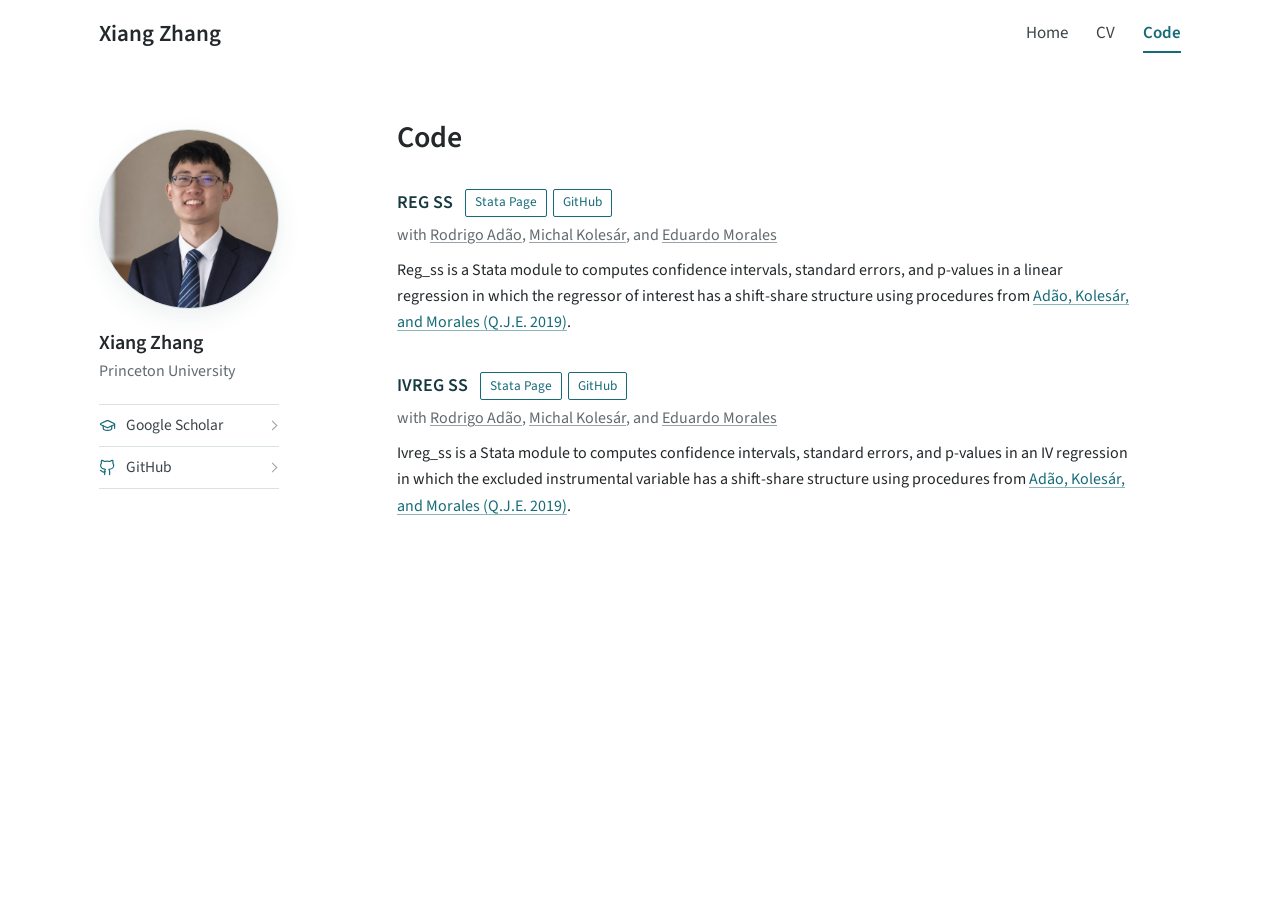
==== code.html @ 3b0a8d7b "revise" ====
<!DOCTYPE html>
<html lang="en">
<head>
  <meta charset="UTF-8" />
  <meta name="viewport" content="width=device-width, initial-scale=1.0" />

  <title>Code | Xiang Zhang, Princeton Economics</title>
  <meta name="description" content="Stata code by Xiang Zhang, a Princeton economics PhD candidate, for shift-share regression and instrumental-variable inference.">
  <meta name="author" content="Xiang Zhang">
  <meta name="robots" content="index,follow">
  <link rel="canonical" href="https://xiangzhang-econ.github.io/code.html">
  <link rel="author" href="https://xiangzhang-econ.github.io/">

  <link rel="preconnect" href="https://fonts.googleapis.com">
  <link rel="preconnect" href="https://fonts.gstatic.com" crossorigin>
  <link
    href="https://fonts.googleapis.com/css2?family=Lato:wght@300;400;700;900&family=Source+Sans+Pro:ital,wght@0,300;0,400;0,500;0,600;0,700;1,400;1,500;1,600&display=swap"
    rel="stylesheet"
  >

  <link rel="stylesheet" href="style.css?v=20260911-7" />
</head>

<body class="home-page code-page">

  <header class="topbar">
    <a class="site-name" href="index.html">Xiang Zhang</a>

    <nav class="nav-links">
      <a href="index.html">Home</a>
      <a href="CV_Xiang.pdf">CV</a>
      <a href="code.html" class="active-white">Code</a>
    </nav>
  </header>

  <main class="home-content">
    <div class="home-wrapper">

      <aside class="photo-column">
        <div class="profile-photo-frame">
          <img class="profile-photo" src="Profile_web.jpg" alt="Xiang Zhang">
        </div>
        <p class="profile-name">Xiang Zhang</p>
        <p class="profile-affiliation">Princeton University</p>
        <div class="profile-links">
          <a href="https://scholar.google.com/citations?user=P07Qfs0AAAAJ&amp;hl=en" target="_blank" rel="me noopener">
            <svg class="profile-link-icon" viewBox="0 0 24 24" fill="none" stroke="currentColor" stroke-width="1.7" stroke-linecap="round" stroke-linejoin="round" aria-hidden="true" focusable="false">
              <path d="M21.42 10.92a1 1 0 0 0-.02-1.84l-8.57-3.9a2 2 0 0 0-1.66 0L2.6 9.08a1 1 0 0 0 0 1.84l8.58 3.9a2 2 0 0 0 1.66 0z"/>
              <path d="M22 10v6"/>
              <path d="M6 12.5V16a6 3 0 0 0 12 0v-3.5"/>
            </svg>
            <span>Google Scholar</span>
          </a>
          <a href="https://github.com/xiangzhang-econ" target="_blank" rel="me noopener">
            <svg class="profile-link-icon" viewBox="0 0 24 24" fill="none" stroke="currentColor" stroke-width="1.7" stroke-linecap="round" stroke-linejoin="round" aria-hidden="true" focusable="false">
              <path d="M15 22v-4a4.8 4.8 0 0 0-1-3.5c3.28 0 6.72-2 6.72-5.5A4.8 4.8 0 0 0 19.5 5.7 4.46 4.46 0 0 0 19.38 2S18.42 1.7 15 3.48a13.38 13.38 0 0 0-7 0C4.58 1.7 3.62 2 3.62 2a4.46 4.46 0 0 0-.12 3.7A4.8 4.8 0 0 0 2.28 9c0 3.5 3.44 5.5 6.72 5.5A4.8 4.8 0 0 0 8 18v4"/>
              <path d="M9 18c-4.51 2-5-2-7-2"/>
            </svg>
            <span>GitHub</span>
          </a>
        </div>
      </aside>

      <div class="bio-column code-main">
        <h1 class="interior-page-title">Code</h1>

        <div class="code-list">

          <article class="code-item">
            <div class="code-heading-row">
              <h2>REG SS</h2>
              <div class="code-actions">
                <a class="code-action-link" href="https://ideas.repec.org/c/boc/bocode/s458758.html" target="_blank" rel="noopener">Stata Page</a>
                <a class="code-action-link" href="https://github.com/xiangzhang-econ/ShiftShareSEStata" target="_blank" rel="noopener">GitHub</a>
              </div>
            </div>

            <p class="code-authors">
              with <a class="coauthor-link" href="https://sites.google.com/site/rradao/" target="_blank" rel="noopener">Rodrigo Ad&atilde;o</a>,
              <a class="coauthor-link" href="https://www.princeton.edu/~mkolesar/" target="_blank" rel="noopener">Michal Koles&aacute;r</a>,
              and <a class="coauthor-link" href="https://sites.google.com/site/edumoralescasado/" target="_blank" rel="noopener">Eduardo Morales</a>
            </p>

            <p class="code-description">
              Reg_ss is a Stata module to computes confidence intervals, standard errors,
              and p-values in a linear regression in which the regressor of interest
              has a shift-share structure using procedures from
              <a href="https://academic.oup.com/qje/article/134/4/1949/5550766" target="_blank" rel="noopener">Ad&atilde;o, Koles&aacute;r, and Morales (Q.J.E. 2019)</a>.
            </p>
          </article>

          <article class="code-item">
            <div class="code-heading-row">
              <h2>IVREG SS</h2>
              <div class="code-actions">
                <a class="code-action-link" href="https://ideas.repec.org/c/boc/bocode/s458759.html" target="_blank" rel="noopener">Stata Page</a>
                <a class="code-action-link" href="https://github.com/xiangzhang-econ/ShiftShareSEStata" target="_blank" rel="noopener">GitHub</a>
              </div>
            </div>

            <p class="code-authors">
              with <a class="coauthor-link" href="https://sites.google.com/site/rradao/" target="_blank" rel="noopener">Rodrigo Ad&atilde;o</a>,
              <a class="coauthor-link" href="https://www.princeton.edu/~mkolesar/" target="_blank" rel="noopener">Michal Koles&aacute;r</a>,
              and <a class="coauthor-link" href="https://sites.google.com/site/edumoralescasado/" target="_blank" rel="noopener">Eduardo Morales</a>
            </p>

            <p class="code-description">
              Ivreg_ss is a Stata module to computes confidence intervals, standard
              errors, and p-values in an IV regression in which the excluded
              instrumental variable has a shift-share structure using procedures from
              <a href="https://academic.oup.com/qje/article/134/4/1949/5550766" target="_blank" rel="noopener">Ad&atilde;o, Koles&aacute;r, and Morales (Q.J.E. 2019)</a>.
            </p>
          </article>
        </div>

      </div>
    </div>
  </main>

</body>
</html>
---- style.css ----
/* =========================================================
   Global controls
   ========================================================= */

:root {
  --topbar-height: 62px;

  --home-hero-height: 260px;
  --research-hero-height: 180px;
  --title-photo-width: 1120px;

  --home-content-width: 1130px;
  --research-content-width: 980px;
  --code-content-width: 980px;
  --research-side-margin: 240px;

  --dark-navbar: #1f1f1f;
  --link-blue: #176b78;
  --heading-blue: #176b78;

  --home-paper: #fff;
  --home-ink: #23282b;
  --home-muted: #626a6e;
  --home-accent: #176b78;
  --home-accent-hover: #0e4f59;
  --home-line: #d8e2e4;
  --paper-title: #173a40;
}

/* =========================================================
   General
   ========================================================= */

* {
  box-sizing: border-box;
}

html,
body {
  margin: 0;
  padding: 0;
}

body {
  font-family: "Lato", Arial, sans-serif;
  color: var(--home-ink);
  background: #fff;
  font-size: 18px;
  line-height: 1.65;
}

a {
  color: var(--link-blue);
  text-decoration: underline;
}

a:hover {
  color: var(--home-accent-hover);
}

/* =========================================================
   Top navigation bar
   ========================================================= */

.topbar {
  height: var(--topbar-height);
  background: #fff;
  color: var(--home-ink);

  display: flex;
  align-items: center;
  justify-content: space-between;

  padding: 0 24px;
}

.topbar-transparent {
  position: absolute;
  top: 0;
  left: 0;
  width: 100%;
  background: #fff;
  z-index: 20;
}

.site-name {
  color: var(--home-ink);
  font-size: 22px;
  font-weight: 300;
  text-decoration: none;
}

.nav-links {
  display: flex;
  align-items: center;
  gap: 30px;
}

.nav-links a {
  color: #3c4448;
  text-decoration: none;
  font-size: 17px;
  font-weight: 300;
}

.nav-links a.active {
  color: var(--home-accent);
}

.nav-links a.active-white {
  color: var(--home-accent);
  font-weight: 400;
}

.nav-links a:hover {
  color: var(--home-accent-hover);
}

/* =========================================================
   Home page hero
   Image is set directly in index.html
   ========================================================= */

.hero {
  height: var(--home-hero-height);

  background-size: cover;
  background-position: center 50%;

  display: flex;
  justify-content: center;
  align-items: center;
}

.hero h1 {
  margin: 0;
  color: white;
  font-weight: 300;
  font-size: 66px;
  letter-spacing: 2px;
}

/* =========================================================
   Home page content
   ========================================================= */

.home-page {
  font-family: "Source Sans Pro", Arial, sans-serif;
  color: var(--home-ink);
  background: var(--home-paper);
}

.home-page .topbar {
  height: 68px;
  padding-right: max(24px, calc((100vw - var(--home-content-width)) / 2 + 24px));
  padding-left: max(24px, calc((100vw - var(--home-content-width)) / 2 + 24px));
  background: var(--home-paper);
}

.home-page .site-name {
  color: var(--home-ink);
  font-size: 23px;
  font-weight: 600;
}

.home-page .nav-links {
  gap: 28px;
}

.home-page .nav-links a {
  padding: 4px 0 3px;
  border-bottom: 2px solid transparent;
  color: #3c4448;
  font-size: 17px;
  font-weight: 400;
}

.home-page .nav-links a.active-white {
  border-bottom-color: var(--home-accent);
  color: var(--home-accent);
  font-weight: 600;
}

.home-page .nav-links a:hover {
  color: var(--home-accent-hover);
}

.home-content {
  font-family: "Source Sans Pro", Arial, sans-serif;
  font-weight: 400;
  color: var(--home-ink);
  background: var(--home-paper);
  min-height: calc(100vh - 68px);

  padding-top: 56px;
  padding-bottom: 80px;
}

.home-wrapper {
  max-width: var(--home-content-width);
  margin: 0 auto;

  display: grid;
  grid-template-columns: 230px minmax(0, 1fr);
  column-gap: 68px;
  align-items: start;

  padding: 0 24px;
}

.photo-column {
  width: 100%;
  padding-top: 5px;
  position: sticky;
  top: 24px;
}

.profile-photo-frame {
  width: 180px;
  aspect-ratio: 1;
  border-radius: 50%;
  border: 1px solid var(--home-line);
  background: #f2f6f7;
  box-shadow: 0 8px 24px rgba(23, 69, 76, 0.08);
  overflow: hidden;
}

.profile-photo {
  width: 100%;
  height: 100%;
  display: block;
  object-fit: cover;
  object-position: 37% 10%;
  transform: scale(1.15);
  transform-origin: center;
}

.profile-name {
  margin: 22px 0 4px 0;
  color: var(--home-ink);
  font-size: 20px;
  font-weight: 600;
  line-height: 1.25;
}

.profile-role,
.profile-affiliation {
  margin: 0 0 4px 0;
  color: var(--home-muted);
  font-size: 16px;
  font-weight: 400;
  line-height: 1.4;
}

.profile-links {
  width: 180px;
  margin: 22px 0 0 0;
  border-top: 1px solid var(--home-line);
  color: var(--home-muted);
  font-size: 15.5px;
  line-height: 1.35;
}

.profile-links a {
  display: flex;
  align-items: center;
  gap: 10px;
  width: 100%;
  min-height: 42px;
  margin: 0;
  border-bottom: 1px solid var(--home-line);
  color: #3c4448;
  text-decoration: none;
  white-space: nowrap;
  transition: color 150ms ease, background-color 150ms ease;
}

.profile-links a::after {
  width: 6px;
  height: 6px;
  margin-right: 3px;
  border-top: 1px solid currentColor;
  border-right: 1px solid currentColor;
  content: "";
  opacity: 0.5;
  transform: rotate(45deg);
}

.profile-links a span {
  flex: 1;
}

.profile-link-icon {
  width: 17px;
  height: 17px;
  flex: 0 0 17px;
  color: var(--home-accent);
}

.profile-links a:hover {
  color: var(--home-accent-hover);
  background: #f7fafb;
}

.bio-column {
  max-width: 780px;
  padding-top: 0;
}

.bio-column h2 {
  margin: 0 0 22px 0;
  color: var(--home-ink);
  font-size: 30px;
  font-weight: 600;
  line-height: 1.25;
}

.bio-column h3 {
  margin: 34px 0 10px 0;
  color: #111;
  font-size: 13px;
  font-weight: 600;
  letter-spacing: 0.8px;
}

.bio-column > p {
  margin: 0 0 16px 0;
  font-size: 18px;
  font-weight: 400;
  line-height: 1.55;
}

.bio-column > p a,
.contact-block a {
  color: var(--home-accent);
  text-decoration-color: #8ab5bc;
  text-decoration-thickness: 1px;
  text-underline-offset: 3px;
}

.bio-column > p a:hover,
.contact-block a:hover {
  color: var(--home-accent-hover);
  text-decoration-color: var(--home-accent-hover);
}

.research-summary {
  text-align: justify;
  text-align-last: left;
}

.contact-block {
  margin-top: 22px;
}

.contact-block h3 {
  margin-top: 46px;
  margin-bottom: 8px;
}

.contact-block p {
  margin-bottom: 6px;
  line-height: 1.5;
}

.home-research {
  margin-top: 36px;
  font-weight: 300;
  scroll-margin-top: 24px;
}

.quick-links a {
  margin-right: 4px;
}

.home-page a:focus-visible {
  outline: 2px solid var(--home-accent);
  outline-offset: 4px;
}

/* =========================================================
   Research page hero
   Image is set directly in research.html
   ========================================================= */

.research-hero {
  height: var(--research-hero-height);

  background-size: cover;
  background-position: center center;

  display: flex;
  justify-content: center;
  align-items: center;
}

.research-hero h1 {
  margin: 0;
  color: white;
  font-weight: 300;
  font-size: 66px;
  letter-spacing: 2px;
}

/* =========================================================
   Research page content
   ========================================================= */

.research-content {
  font-family: "Source Sans Pro", Arial, sans-serif;
  font-weight: 300;
  color: var(--home-ink);
  background: white;
  padding-top: 52px;
  padding-bottom: 100px;
  min-height: 650px;
}

.research-wrapper {
  width: min(
    var(--research-content-width),
    calc(100vw - 96px)
  );

  margin: 0 auto;
}

.research-list h2 {
  margin: 0 0 18px 0;
  padding-bottom: 8px;
  border-bottom: 1px solid var(--home-line);
  color: var(--home-accent);
  font-size: 20px;
  font-weight: 600;
  letter-spacing: 0;
}

.research-list h2.section-heading-secondary {
  margin-top: 44px;
}

.paper {
  margin-bottom: 27px;
}

.paper-title {
  margin: 0 0 6px 0;
  font-size: 18px;
  line-height: 1.42;
}

.paper-title strong {
  color: var(--paper-title);
  font-weight: 600;
}

.paper-title-link {
  color: inherit;
  text-decoration: underline;
  text-decoration-color: transparent;
  text-decoration-thickness: 1px;
  text-underline-offset: 3px;
  transition: color 150ms ease, text-decoration-color 150ms ease;
}

.paper-title-link:hover,
.paper-title-link:focus-visible {
  color: var(--home-accent-hover);
  text-decoration-color: currentColor;
}

.paper-title-link:focus-visible {
  outline: 2px solid #8ab5bc;
  outline-offset: 3px;
}

.draft-note {
  margin-left: 8px;
  color: var(--home-muted);
  font-size: 14px;
  font-weight: 400;
  white-space: nowrap;
}

.paper-note {
  margin: 0 0 10px 0;
  color: var(--home-muted);
  font-size: 12pt;
  line-height: 1.45;
}

.paper-award {
  width: fit-content;
  max-width: 100%;
  margin: 0 0 10px 0;
  font-size: 15px;
  line-height: 1.45;
}

.paper-award-link {
  color: var(--home-muted);
  text-decoration: underline;
  text-decoration-color: #b8bec1;
  text-decoration-thickness: 1px;
  text-underline-offset: 3px;
}

.paper-award-link strong {
  color: #51585b;
  font-weight: 500;
}

.paper-award-link:hover,
.paper-award-link:focus-visible {
  color: var(--home-accent-hover);
  text-decoration-color: currentColor;
}

.paper-award-link:focus-visible {
  outline: 2px solid #8ab5bc;
  outline-offset: 2px;
}

.coauthor-link,
.coauthor-link:visited {
  color: inherit;
  font-family: inherit;
  font-size: inherit;
  font-style: inherit;
  font-weight: inherit;
  text-decoration: underline;
  text-decoration-color: #9ba3aa;
  text-decoration-thickness: 1px;
  text-underline-offset: 2px;
}

.coauthor-link:hover {
  color: var(--home-accent);
  text-decoration-color: currentColor;
}

.coauthor-link:focus-visible {
  outline: 2px solid #8ab5bc;
  outline-offset: 2px;
}

.paper-status {
  width: fit-content;
  margin: 2px 0 12px 0;
  padding: 3px 0 3px 10px;
  border-left: 2px solid #8ab5bc;
  color: var(--home-muted);
  font-size: 15px;
  line-height: 1.45;
}

.journal-name {
  color: var(--home-ink);
  font-size: 16px;
  font-style: italic;
  font-weight: 600;
}

.paper-presentations {
  margin: 0 0 10px 0;
  color: var(--home-muted);
  font-size: 10.5pt;
  line-height: 1.45;
}

.paper-actions {
  display: flex;
  align-items: center;
  flex-wrap: wrap;
  gap: 6px;
  margin: 0;
}

.paper-action {
  display: inline-flex;
  align-items: center;
  justify-content: center;
  min-height: 28px;
  padding: 2px 9px;
  border: 1px solid var(--link-blue);
  border-radius: 2px;
  background: transparent;
  color: var(--link-blue);
  cursor: pointer;
  font-family: inherit;
  font-size: 10pt;
  font-weight: 400;
  line-height: 1.25;
  text-decoration: none;
}

.paper-action:hover,
.paper-action:focus-visible,
.abstract-button[aria-expanded="true"] {
  background: #eef5f6;
  color: var(--home-accent-hover);
  border-color: var(--home-accent-hover);
}

.paper-action:focus-visible {
  outline: 2px solid #8ab5bc;
  outline-offset: 2px;
}

.paper-abstract-panel {
  margin-top: 14px;
}

.paper-abstract {
  margin: 0;
  font-size: 16px;
  line-height: 1.68;
  text-align: justify;
}

/* =========================================================
   Code page content
   ========================================================= */

.interior-page-title {
  margin: -5px 0 32px 0;
  color: var(--home-ink);
  font-size: 30px;
  font-weight: 600;
  line-height: 1.25;
}

.code-item {
  max-width: 740px;
  margin-bottom: 36px;
}

.code-heading-row {
  display: flex;
  align-items: center;
  flex-wrap: wrap;
  gap: 10px 12px;
  margin-bottom: 7px;
}

.code-main .code-item h2 {
  margin: 0;
  color: var(--paper-title);
  font-size: 18px;
  font-weight: 600;
  line-height: 1.42;
}

.code-actions {
  display: flex;
  align-items: center;
  flex-wrap: wrap;
  gap: 6px;
}

.code-action-link {
  display: inline-flex;
  align-items: center;
  justify-content: center;
  min-height: 28px;
  padding: 2px 9px;
  border: 1px solid var(--home-accent);
  border-radius: 2px;
  background: transparent;
  color: var(--home-accent);
  font-size: 10pt;
  font-weight: 400;
  line-height: 1.25;
  text-decoration: none;
}

.code-action-link:hover,
.code-action-link:focus-visible {
  border-color: var(--home-accent-hover);
  background: #eef5f6;
  color: var(--home-accent-hover);
}

.code-item p {
  margin: 0 0 10px 0;
  font-size: 16px;
}

.code-authors {
  color: var(--home-muted);
  line-height: 1.45;
}

.code-description {
  color: var(--home-ink);
  line-height: 1.65;
}

.code-description a {
  color: var(--home-accent);
  text-decoration-color: #8ab5bc;
  text-decoration-thickness: 1px;
  text-underline-offset: 3px;
}

.code-description a:hover {
  color: var(--home-accent-hover);
  text-decoration-color: var(--home-accent-hover);
}

/* =========================================================
   Mobile layout
   ========================================================= */

@media (max-width: 900px) {
  :root {
    --topbar-height: auto;
    --home-hero-height: 220px;
    --research-hero-height: 150px;
    --research-side-margin: 48px;
  }

  body {
    font-size: 16px;
  }

  .topbar {
    flex-direction: column;
    align-items: flex-start;
    gap: 12px;

    padding: 16px 22px;
  }

  .nav-links {
    gap: 18px;
    flex-wrap: wrap;
  }

  .nav-links a {
    font-size: 16px;
  }

  .hero,
  .research-hero {
    background-position: center center;
  }

  .hero h1,
  .research-hero h1 {
    font-size: 38px;
  }

  .home-content {
    padding-top: 46px;
    padding-bottom: 60px;
  }

  .home-page .topbar {
    height: auto;
    padding: 18px 24px;
  }

  .home-page .site-name {
    font-size: 22px;
  }

  .home-wrapper {
    display: grid;
    grid-template-columns: 1fr;
    row-gap: 38px;
    padding: 0 24px;
  }

  .photo-column {
    display: flex;
    flex-direction: column;
    align-items: center;
    padding-top: 0;
    position: static;
    text-align: center;
  }

  .profile-photo-frame {
    width: 168px;
  }

  .profile-name {
    margin-top: 16px;
  }

  .bio-column {
    max-width: 100%;
  }

  .bio-column h2 {
    font-size: 30px;
  }

  .bio-column > p {
    font-size: 18px;
  }

  .research-summary {
    text-align: left;
  }

  .research-content {
    padding-top: 42px;
    padding-bottom: 70px;
  }

  .research-wrapper {
    width: calc(100vw - 48px);
  }

  .research-list h2 {
    font-size: 19px;
  }

  .paper {
    margin-bottom: 27px;
  }

  .paper-title {
    font-size: 18px;
  }

  .paper-note,
  .paper-abstract {
    font-size: 12pt;
  }

  .code-item {
    margin-bottom: 32px;
  }

  .interior-page-title {
    margin-bottom: 28px;
    font-size: 28px;
  }

  .code-item p {
    font-size: 16px;
  }
}
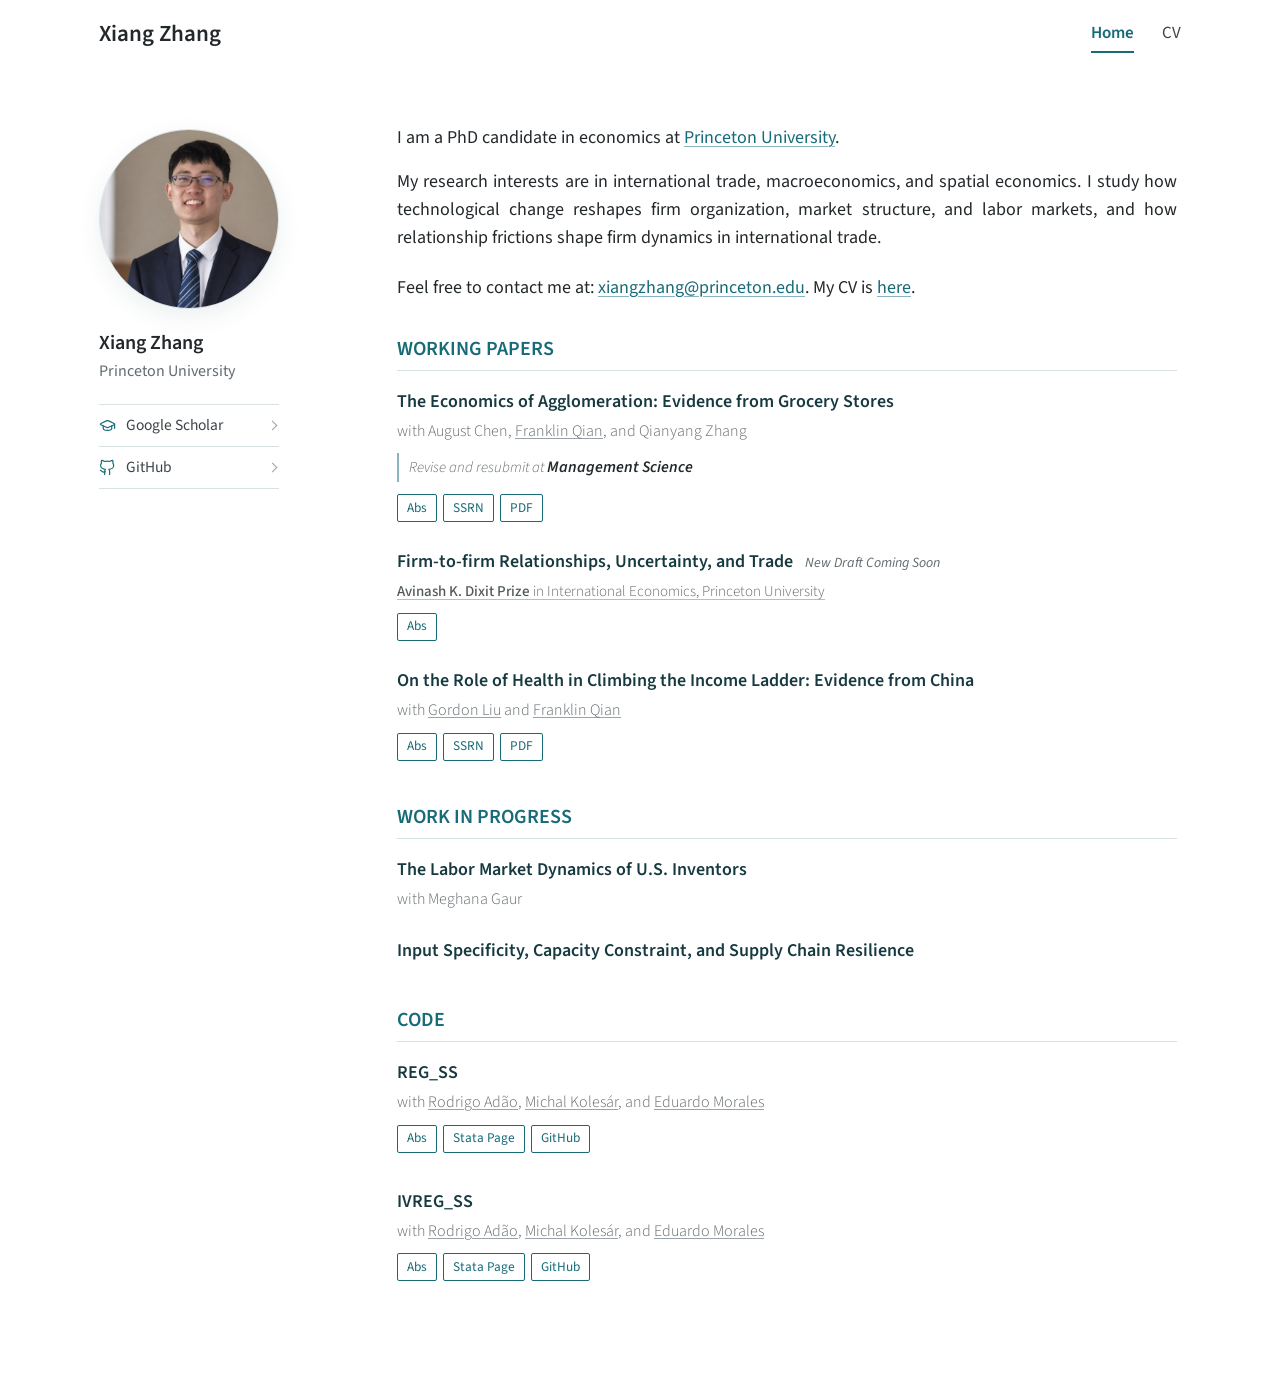
==== commit a59e4a7c: "revise" ====
--- a/code.html
+++ b/code.html
@@ -4,118 +4,16 @@
   <meta charset="UTF-8" />
   <meta name="viewport" content="width=device-width, initial-scale=1.0" />
 
-  <title>Code | Xiang Zhang, Princeton Economics</title>
-  <meta name="description" content="Stata code by Xiang Zhang, a Princeton economics PhD candidate, for shift-share regression and instrumental-variable inference.">
-  <meta name="author" content="Xiang Zhang">
-  <meta name="robots" content="index,follow">
-  <link rel="canonical" href="https://xiangzhang-econ.github.io/code.html">
-  <link rel="author" href="https://xiangzhang-econ.github.io/">
+  <title>Code | Xiang Zhang</title>
+  <meta name="description" content="Stata code by Xiang Zhang for shift-share regression and instrumental-variable inference." />
+  <link rel="canonical" href="https://xiangzhang-econ.github.io/#code" />
+  <meta http-equiv="refresh" content="0; url=index.html#code" />
 
-  <link rel="preconnect" href="https://fonts.googleapis.com">
-  <link rel="preconnect" href="https://fonts.gstatic.com" crossorigin>
-  <link
-    href="https://fonts.googleapis.com/css2?family=Lato:wght@300;400;700;900&family=Source+Sans+Pro:ital,wght@0,300;0,400;0,500;0,600;0,700;1,400;1,500;1,600&display=swap"
-    rel="stylesheet"
-  >
-
-  <link rel="stylesheet" href="style.css?v=20260911-7" />
+  <script>
+    window.location.replace("index.html#code");
+  </script>
 </head>
-
-<body class="home-page code-page">
-
-  <header class="topbar">
-    <a class="site-name" href="index.html">Xiang Zhang</a>
-
-    <nav class="nav-links">
-      <a href="index.html">Home</a>
-      <a href="CV_Xiang.pdf">CV</a>
-      <a href="code.html" class="active-white">Code</a>
-    </nav>
-  </header>
-
-  <main class="home-content">
-    <div class="home-wrapper">
-
-      <aside class="photo-column">
-        <div class="profile-photo-frame">
-          <img class="profile-photo" src="Profile_web.jpg" alt="Xiang Zhang">
-        </div>
-        <p class="profile-name">Xiang Zhang</p>
-        <p class="profile-affiliation">Princeton University</p>
-        <div class="profile-links">
-          <a href="https://scholar.google.com/citations?user=P07Qfs0AAAAJ&amp;hl=en" target="_blank" rel="me noopener">
-            <svg class="profile-link-icon" viewBox="0 0 24 24" fill="none" stroke="currentColor" stroke-width="1.7" stroke-linecap="round" stroke-linejoin="round" aria-hidden="true" focusable="false">
-              <path d="M21.42 10.92a1 1 0 0 0-.02-1.84l-8.57-3.9a2 2 0 0 0-1.66 0L2.6 9.08a1 1 0 0 0 0 1.84l8.58 3.9a2 2 0 0 0 1.66 0z"/>
-              <path d="M22 10v6"/>
-              <path d="M6 12.5V16a6 3 0 0 0 12 0v-3.5"/>
-            </svg>
-            <span>Google Scholar</span>
-          </a>
-          <a href="https://github.com/xiangzhang-econ" target="_blank" rel="me noopener">
-            <svg class="profile-link-icon" viewBox="0 0 24 24" fill="none" stroke="currentColor" stroke-width="1.7" stroke-linecap="round" stroke-linejoin="round" aria-hidden="true" focusable="false">
-              <path d="M15 22v-4a4.8 4.8 0 0 0-1-3.5c3.28 0 6.72-2 6.72-5.5A4.8 4.8 0 0 0 19.5 5.7 4.46 4.46 0 0 0 19.38 2S18.42 1.7 15 3.48a13.38 13.38 0 0 0-7 0C4.58 1.7 3.62 2 3.62 2a4.46 4.46 0 0 0-.12 3.7A4.8 4.8 0 0 0 2.28 9c0 3.5 3.44 5.5 6.72 5.5A4.8 4.8 0 0 0 8 18v4"/>
-              <path d="M9 18c-4.51 2-5-2-7-2"/>
-            </svg>
-            <span>GitHub</span>
-          </a>
-        </div>
-      </aside>
-
-      <div class="bio-column code-main">
-        <h1 class="interior-page-title">Code</h1>
-
-        <div class="code-list">
-
-          <article class="code-item">
-            <div class="code-heading-row">
-              <h2>REG SS</h2>
-              <div class="code-actions">
-                <a class="code-action-link" href="https://ideas.repec.org/c/boc/bocode/s458758.html" target="_blank" rel="noopener">Stata Page</a>
-                <a class="code-action-link" href="https://github.com/xiangzhang-econ/ShiftShareSEStata" target="_blank" rel="noopener">GitHub</a>
-              </div>
-            </div>
-
-            <p class="code-authors">
-              with <a class="coauthor-link" href="https://sites.google.com/site/rradao/" target="_blank" rel="noopener">Rodrigo Ad&atilde;o</a>,
-              <a class="coauthor-link" href="https://www.princeton.edu/~mkolesar/" target="_blank" rel="noopener">Michal Koles&aacute;r</a>,
-              and <a class="coauthor-link" href="https://sites.google.com/site/edumoralescasado/" target="_blank" rel="noopener">Eduardo Morales</a>
-            </p>
-
-            <p class="code-description">
-              Reg_ss is a Stata module to computes confidence intervals, standard errors,
-              and p-values in a linear regression in which the regressor of interest
-              has a shift-share structure using procedures from
-              <a href="https://academic.oup.com/qje/article/134/4/1949/5550766" target="_blank" rel="noopener">Ad&atilde;o, Koles&aacute;r, and Morales (Q.J.E. 2019)</a>.
-            </p>
-          </article>
-
-          <article class="code-item">
-            <div class="code-heading-row">
-              <h2>IVREG SS</h2>
-              <div class="code-actions">
-                <a class="code-action-link" href="https://ideas.repec.org/c/boc/bocode/s458759.html" target="_blank" rel="noopener">Stata Page</a>
-                <a class="code-action-link" href="https://github.com/xiangzhang-econ/ShiftShareSEStata" target="_blank" rel="noopener">GitHub</a>
-              </div>
-            </div>
-
-            <p class="code-authors">
-              with <a class="coauthor-link" href="https://sites.google.com/site/rradao/" target="_blank" rel="noopener">Rodrigo Ad&atilde;o</a>,
-              <a class="coauthor-link" href="https://www.princeton.edu/~mkolesar/" target="_blank" rel="noopener">Michal Koles&aacute;r</a>,
-              and <a class="coauthor-link" href="https://sites.google.com/site/edumoralescasado/" target="_blank" rel="noopener">Eduardo Morales</a>
-            </p>
-
-            <p class="code-description">
-              Ivreg_ss is a Stata module to computes confidence intervals, standard
-              errors, and p-values in an IV regression in which the excluded
-              instrumental variable has a shift-share structure using procedures from
-              <a href="https://academic.oup.com/qje/article/134/4/1949/5550766" target="_blank" rel="noopener">Ad&atilde;o, Koles&aacute;r, and Morales (Q.J.E. 2019)</a>.
-            </p>
-          </article>
-        </div>
-
-      </div>
-    </div>
-  </main>
-
+<body>
+  <p>Code is now available on the <a href="index.html#code">homepage</a>.</p>
 </body>
 </html>
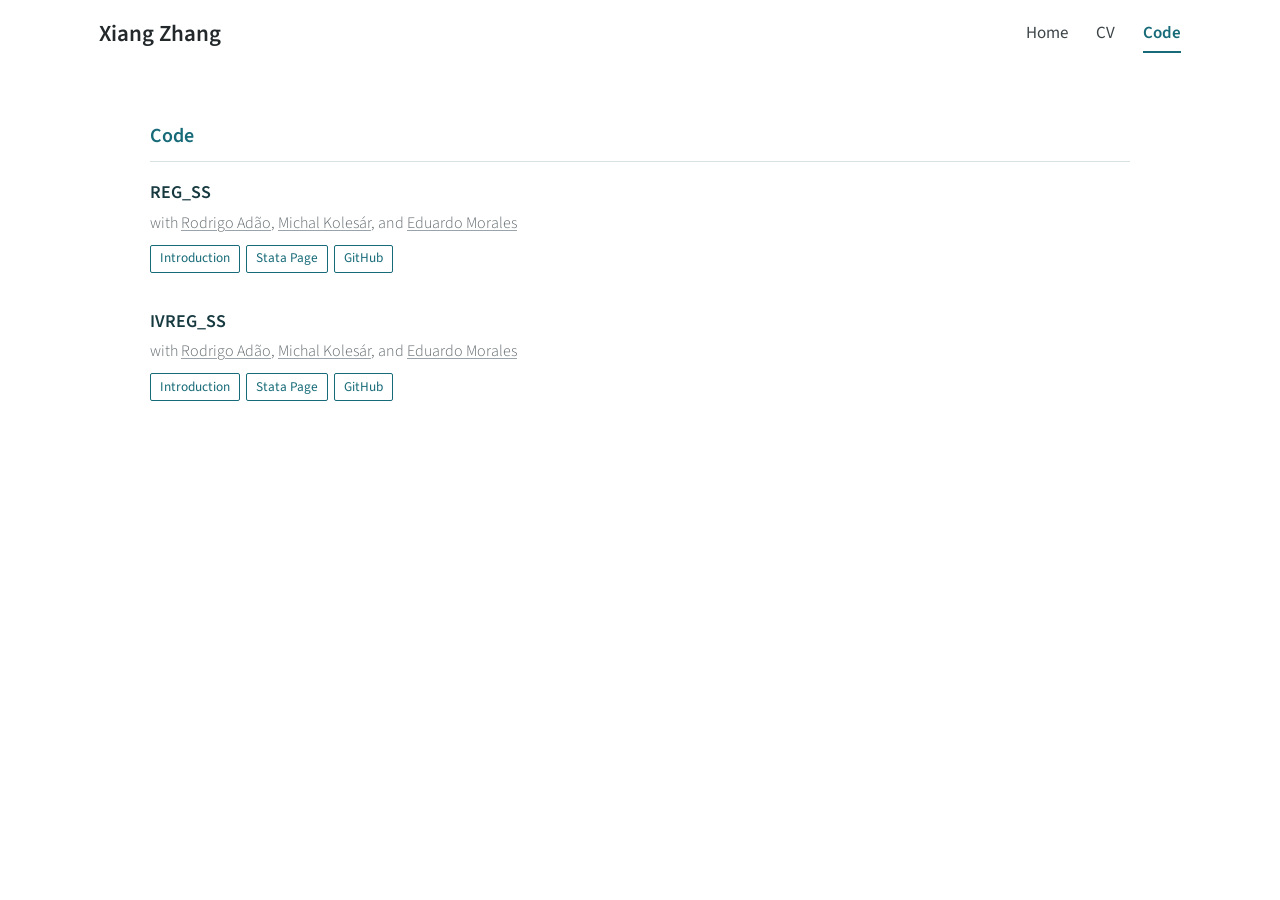
==== commit 823933eb: "update" ====
--- a/code.html
+++ b/code.html
@@ -4,16 +4,106 @@
   <meta charset="UTF-8" />
   <meta name="viewport" content="width=device-width, initial-scale=1.0" />
 
-  <title>Code | Xiang Zhang</title>
+  <title>Code | Xiang Zhang, Princeton Economics</title>
   <meta name="description" content="Stata code by Xiang Zhang for shift-share regression and instrumental-variable inference." />
-  <link rel="canonical" href="https://xiangzhang-econ.github.io/#code" />
-  <meta http-equiv="refresh" content="0; url=index.html#code" />
+  <meta name="author" content="Xiang Zhang" />
+  <meta name="robots" content="index,follow" />
+  <link rel="canonical" href="https://xiangzhang-econ.github.io/code.html" />
+  <link rel="author" href="https://xiangzhang-econ.github.io/" />
+
+  <link rel="preconnect" href="https://fonts.googleapis.com">
+  <link rel="preconnect" href="https://fonts.gstatic.com" crossorigin>
+  <link
+    href="https://fonts.googleapis.com/css2?family=Lato:wght@300;400;700;900&amp;family=Source+Sans+Pro:ital,wght@0,300;0,400;0,500;0,600;0,700;1,400;1,500;1,600&amp;display=swap"
+    rel="stylesheet"
+  >
+
+  <link rel="stylesheet" href="style.css?v=20260921-3" />
+</head>
+
+<body class="home-page code-page">
+  <header class="topbar">
+    <a class="site-name" href="index.html">Xiang Zhang</a>
+
+    <nav class="nav-links">
+      <a href="index.html">Home</a>
+      <a href="CV_Xiang.pdf">CV</a>
+      <a href="code.html" class="active-white">Code</a>
+    </nav>
+  </header>
+
+  <main class="research-content">
+    <div class="research-wrapper code-main">
+      <h1 class="interior-page-title">Code</h1>
+
+      <article class="code-item">
+        <p class="paper-title">
+          <strong>REG_SS</strong>
+        </p>
+
+        <p class="paper-note">
+          with <a class="coauthor-link" href="https://sites.google.com/site/rradao/" target="_blank" rel="noopener">Rodrigo Ad&atilde;o</a>,
+          <a class="coauthor-link" href="https://www.princeton.edu/~mkolesar/" target="_blank" rel="noopener">Michal Koles&aacute;r</a>, and
+          <a class="coauthor-link" href="https://sites.google.com/site/edumoralescasado/" target="_blank" rel="noopener">Eduardo Morales</a>
+        </p>
+
+        <div class="code-actions">
+          <button class="code-action-link abstract-button" type="button" aria-label="Show description" title="Show description" aria-expanded="false" aria-controls="code-description-reg-ss">Introduction</button>
+          <a class="code-action-link" href="https://ideas.repec.org/c/boc/bocode/s458758.html" target="_blank" rel="noopener">Stata Page</a>
+          <a class="code-action-link" href="https://github.com/xiangzhang-econ/ShiftShareSEStata" target="_blank" rel="noopener">GitHub</a>
+        </div>
+
+        <div class="code-abstract-panel" id="code-description-reg-ss" hidden>
+          <p class="code-description">
+            REG_SS is a Stata module that computes confidence intervals, standard errors,
+            and p-values in a linear regression in which the regressor of interest has a
+            shift-share structure, using procedures from
+            <a href="https://academic.oup.com/qje/article/134/4/1949/5550766" target="_blank" rel="noopener">Ad&atilde;o, Koles&aacute;r, and Morales (Q.J.E. 2019)</a>.
+          </p>
+        </div>
+      </article>
+
+      <article class="code-item">
+        <p class="paper-title">
+          <strong>IVREG_SS</strong>
+        </p>
+
+        <p class="paper-note">
+          with <a class="coauthor-link" href="https://sites.google.com/site/rradao/" target="_blank" rel="noopener">Rodrigo Ad&atilde;o</a>,
+          <a class="coauthor-link" href="https://www.princeton.edu/~mkolesar/" target="_blank" rel="noopener">Michal Koles&aacute;r</a>, and
+          <a class="coauthor-link" href="https://sites.google.com/site/edumoralescasado/" target="_blank" rel="noopener">Eduardo Morales</a>
+        </p>
+
+        <div class="code-actions">
+          <button class="code-action-link abstract-button" type="button" aria-label="Show description" title="Show description" aria-expanded="false" aria-controls="code-description-ivreg-ss">Introduction</button>
+          <a class="code-action-link" href="https://ideas.repec.org/c/boc/bocode/s458759.html" target="_blank" rel="noopener">Stata Page</a>
+          <a class="code-action-link" href="https://github.com/xiangzhang-econ/ShiftShareSEStata" target="_blank" rel="noopener">GitHub</a>
+        </div>
+
+        <div class="code-abstract-panel" id="code-description-ivreg-ss" hidden>
+          <p class="code-description">
+            IVREG_SS is a Stata module that computes confidence intervals, standard
+            errors, and p-values in an IV regression in which the excluded instrumental
+            variable has a shift-share structure, using procedures from
+            <a href="https://academic.oup.com/qje/article/134/4/1949/5550766" target="_blank" rel="noopener">Ad&atilde;o, Koles&aacute;r, and Morales (Q.J.E. 2019)</a>.
+          </p>
+        </div>
+      </article>
+    </div>
+  </main>
 
   <script>
-    window.location.replace("index.html#code");
+    document.querySelectorAll(".abstract-button").forEach((button) => {
+      button.addEventListener("click", () => {
+        const panel = document.getElementById(button.getAttribute("aria-controls"));
+        const isExpanded = button.getAttribute("aria-expanded") === "true";
+
+        button.setAttribute("aria-expanded", String(!isExpanded));
+        button.setAttribute("aria-label", isExpanded ? "Show description" : "Hide description");
+        button.setAttribute("title", isExpanded ? "Show description" : "Hide description");
+        panel.hidden = isExpanded;
+      });
+    });
   </script>
-</head>
-<body>
-  <p>Code is now available on the <a href="index.html#code">homepage</a>.</p>
 </body>
 </html>
--- a/style.css
+++ b/style.css
@@ -0,0 +1,853 @@
+/* =========================================================
+   Global controls
+   ========================================================= */
+
+:root {
+  --topbar-height: 62px;
+
+  --home-hero-height: 260px;
+  --research-hero-height: 180px;
+  --title-photo-width: 1120px;
+
+  --home-content-width: 1130px;
+  --research-content-width: 980px;
+  --code-content-width: 980px;
+  --research-side-margin: 240px;
+
+  --dark-navbar: #1f1f1f;
+  --link-blue: #176b78;
+  --heading-blue: #176b78;
+
+  --home-paper: #fff;
+  --home-ink: #23282b;
+  --home-muted: #626a6e;
+  --home-accent: #176b78;
+  --home-accent-hover: #0e4f59;
+  --home-line: #d8e2e4;
+  --paper-title: #173a40;
+}
+
+/* =========================================================
+   General
+   ========================================================= */
+
+* {
+  box-sizing: border-box;
+}
+
+html,
+body {
+  margin: 0;
+  padding: 0;
+}
+
+body {
+  font-family: "Lato", Arial, sans-serif;
+  color: var(--home-ink);
+  background: #fff;
+  font-size: 18px;
+  line-height: 1.65;
+}
+
+a {
+  color: var(--link-blue);
+  text-decoration: underline;
+}
+
+a:hover {
+  color: var(--home-accent-hover);
+}
+
+/* =========================================================
+   Top navigation bar
+   ========================================================= */
+
+.topbar {
+  height: var(--topbar-height);
+  background: #fff;
+  color: var(--home-ink);
+
+  display: flex;
+  align-items: center;
+  justify-content: space-between;
+
+  padding: 0 24px;
+}
+
+.topbar-transparent {
+  position: absolute;
+  top: 0;
+  left: 0;
+  width: 100%;
+  background: #fff;
+  z-index: 20;
+}
+
+.site-name {
+  color: var(--home-ink);
+  font-size: 22px;
+  font-weight: 300;
+  text-decoration: none;
+}
+
+.nav-links {
+  display: flex;
+  align-items: center;
+  gap: 30px;
+}
+
+.nav-links a {
+  color: #3c4448;
+  text-decoration: none;
+  font-size: 17px;
+  font-weight: 300;
+}
+
+.nav-links a.active {
+  color: var(--home-accent);
+}
+
+.nav-links a.active-white {
+  color: var(--home-accent);
+  font-weight: 400;
+}
+
+.nav-links a:hover {
+  color: var(--home-accent-hover);
+}
+
+/* =========================================================
+   Home page hero
+   Image is set directly in index.html
+   ========================================================= */
+
+.hero {
+  height: var(--home-hero-height);
+
+  background-size: cover;
+  background-position: center 50%;
+
+  display: flex;
+  justify-content: center;
+  align-items: center;
+}
+
+.hero h1 {
+  margin: 0;
+  color: white;
+  font-weight: 300;
+  font-size: 66px;
+  letter-spacing: 2px;
+}
+
+/* =========================================================
+   Home page content
+   ========================================================= */
+
+.home-page {
+  font-family: "Source Sans Pro", Arial, sans-serif;
+  color: var(--home-ink);
+  background: var(--home-paper);
+}
+
+.home-page .topbar {
+  height: 68px;
+  padding-right: max(24px, calc((100vw - var(--home-content-width)) / 2 + 24px));
+  padding-left: max(24px, calc((100vw - var(--home-content-width)) / 2 + 24px));
+  background: var(--home-paper);
+}
+
+.home-page .site-name {
+  color: var(--home-ink);
+  font-size: 23px;
+  font-weight: 600;
+}
+
+.home-page .nav-links {
+  gap: 28px;
+}
+
+.home-page .nav-links a {
+  padding: 4px 0 3px;
+  border-bottom: 2px solid transparent;
+  color: #3c4448;
+  font-size: 17px;
+  font-weight: 400;
+}
+
+.home-page .nav-links a.active-white {
+  border-bottom-color: var(--home-accent);
+  color: var(--home-accent);
+  font-weight: 600;
+}
+
+.home-page .nav-links a:hover {
+  color: var(--home-accent-hover);
+}
+
+.home-content {
+  font-family: "Source Sans Pro", Arial, sans-serif;
+  font-weight: 400;
+  color: var(--home-ink);
+  background: var(--home-paper);
+  min-height: calc(100vh - 68px);
+
+  padding-top: 56px;
+  padding-bottom: 80px;
+}
+
+.home-wrapper {
+  max-width: var(--home-content-width);
+  margin: 0 auto;
+
+  display: grid;
+  grid-template-columns: 230px minmax(0, 1fr);
+  column-gap: 68px;
+  align-items: start;
+
+  padding: 0 24px;
+}
+
+.photo-column {
+  width: 100%;
+  padding-top: 5px;
+  position: sticky;
+  top: 24px;
+}
+
+.profile-photo-frame {
+  width: 180px;
+  aspect-ratio: 1;
+  border-radius: 50%;
+  border: 1px solid var(--home-line);
+  background: #f2f6f7;
+  box-shadow: 0 8px 24px rgba(23, 69, 76, 0.08);
+  overflow: hidden;
+}
+
+.profile-photo {
+  width: 100%;
+  height: 100%;
+  display: block;
+  object-fit: cover;
+  object-position: 37% 10%;
+  transform: scale(1.15);
+  transform-origin: center;
+}
+
+.profile-name {
+  margin: 22px 0 4px 0;
+  color: var(--home-ink);
+  font-size: 20px;
+  font-weight: 600;
+  line-height: 1.25;
+}
+
+.profile-role,
+.profile-affiliation {
+  margin: 0 0 4px 0;
+  color: var(--home-muted);
+  font-size: 16px;
+  font-weight: 400;
+  line-height: 1.4;
+}
+
+.profile-links {
+  width: 180px;
+  margin: 22px 0 0 0;
+  border-top: 1px solid var(--home-line);
+  color: var(--home-muted);
+  font-size: 15.5px;
+  line-height: 1.35;
+}
+
+.profile-links a {
+  display: flex;
+  align-items: center;
+  gap: 10px;
+  width: 100%;
+  min-height: 42px;
+  margin: 0;
+  border-bottom: 1px solid var(--home-line);
+  color: #3c4448;
+  text-decoration: none;
+  white-space: nowrap;
+  transition: color 150ms ease, background-color 150ms ease;
+}
+
+.profile-links a::after {
+  width: 6px;
+  height: 6px;
+  margin-right: 3px;
+  border-top: 1px solid currentColor;
+  border-right: 1px solid currentColor;
+  content: "";
+  opacity: 0.5;
+  transform: rotate(45deg);
+}
+
+.profile-links a span {
+  flex: 1;
+}
+
+.profile-link-icon {
+  width: 17px;
+  height: 17px;
+  flex: 0 0 17px;
+  color: var(--home-accent);
+}
+
+.profile-links a:hover {
+  color: var(--home-accent-hover);
+  background: #f7fafb;
+}
+
+.bio-column {
+  max-width: 780px;
+  padding-top: 0;
+}
+
+.bio-column h2 {
+  margin: 0 0 22px 0;
+  color: var(--home-ink);
+  font-size: 30px;
+  font-weight: 600;
+  line-height: 1.25;
+}
+
+.bio-column h3 {
+  margin: 34px 0 10px 0;
+  color: #111;
+  font-size: 13px;
+  font-weight: 600;
+  letter-spacing: 0.8px;
+}
+
+.bio-column > p {
+  margin: 0 0 16px 0;
+  font-size: 18px;
+  font-weight: 400;
+  line-height: 1.55;
+}
+
+.bio-column > p a,
+.contact-block a {
+  color: var(--home-accent);
+  text-decoration-color: #8ab5bc;
+  text-decoration-thickness: 1px;
+  text-underline-offset: 3px;
+}
+
+.bio-column > p a:hover,
+.contact-block a:hover {
+  color: var(--home-accent-hover);
+  text-decoration-color: var(--home-accent-hover);
+}
+
+.research-summary {
+  text-align: justify;
+  text-align-last: left;
+}
+
+.contact-block {
+  margin-top: 22px;
+}
+
+.contact-block h3 {
+  margin-top: 46px;
+  margin-bottom: 8px;
+}
+
+.contact-block p {
+  margin-bottom: 6px;
+  line-height: 1.5;
+}
+
+.home-research {
+  margin-top: 36px;
+  font-weight: 300;
+  scroll-margin-top: 24px;
+}
+
+.quick-links a {
+  margin-right: 4px;
+}
+
+.home-page a:focus-visible {
+  outline: 2px solid var(--home-accent);
+  outline-offset: 4px;
+}
+
+/* =========================================================
+   Research page hero
+   Image is set directly in research.html
+   ========================================================= */
+
+.research-hero {
+  height: var(--research-hero-height);
+
+  background-size: cover;
+  background-position: center center;
+
+  display: flex;
+  justify-content: center;
+  align-items: center;
+}
+
+.research-hero h1 {
+  margin: 0;
+  color: white;
+  font-weight: 300;
+  font-size: 66px;
+  letter-spacing: 2px;
+}
+
+/* =========================================================
+   Research page content
+   ========================================================= */
+
+.research-content {
+  font-family: "Source Sans Pro", Arial, sans-serif;
+  font-weight: 300;
+  color: var(--home-ink);
+  background: white;
+  padding-top: 52px;
+  padding-bottom: 100px;
+  min-height: 650px;
+}
+
+.research-wrapper {
+  width: min(
+    var(--research-content-width),
+    calc(100vw - 96px)
+  );
+
+  margin: 0 auto;
+}
+
+.research-list h2 {
+  margin: 0 0 18px 0;
+  padding-bottom: 8px;
+  border-bottom: 1px solid var(--home-line);
+  color: var(--home-accent);
+  font-size: 20px;
+  font-weight: 600;
+  letter-spacing: 0;
+}
+
+.research-list h2.section-heading-secondary {
+  margin-top: 44px;
+}
+
+.paper {
+  margin-bottom: 27px;
+}
+
+.paper-title {
+  margin: 0 0 6px 0;
+  font-size: 18px;
+  line-height: 1.42;
+}
+
+.paper-title strong {
+  color: var(--paper-title);
+  font-weight: 600;
+}
+
+.paper-title-link {
+  color: inherit;
+  text-decoration: underline;
+  text-decoration-color: transparent;
+  text-decoration-thickness: 1px;
+  text-underline-offset: 3px;
+  transition: color 150ms ease, text-decoration-color 150ms ease;
+}
+
+.paper-title-link:hover,
+.paper-title-link:focus-visible {
+  color: var(--home-accent-hover);
+  text-decoration-color: currentColor;
+}
+
+.paper-title-link:focus-visible {
+  outline: 2px solid #8ab5bc;
+  outline-offset: 3px;
+}
+
+.draft-note {
+  margin-left: 8px;
+  color: var(--home-muted);
+  font-size: 14px;
+  font-weight: 400;
+  white-space: nowrap;
+}
+
+.paper-note {
+  margin: 0 0 10px 0;
+  color: var(--home-muted);
+  font-size: 12pt;
+  line-height: 1.45;
+}
+
+.paper-award {
+  width: fit-content;
+  max-width: 100%;
+  margin: 0 0 10px 0;
+  font-size: 15px;
+  line-height: 1.45;
+}
+
+.paper-award-link {
+  color: var(--home-muted);
+  text-decoration: underline;
+  text-decoration-color: #b8bec1;
+  text-decoration-thickness: 1px;
+  text-underline-offset: 3px;
+}
+
+.paper-award-link strong {
+  color: #51585b;
+  font-weight: 500;
+}
+
+.paper-award-link:hover,
+.paper-award-link:focus-visible {
+  color: var(--home-accent-hover);
+  text-decoration-color: currentColor;
+}
+
+.paper-award-link:focus-visible {
+  outline: 2px solid #8ab5bc;
+  outline-offset: 2px;
+}
+
+.coauthor-link,
+.coauthor-link:visited {
+  color: inherit;
+  font-family: inherit;
+  font-size: inherit;
+  font-style: inherit;
+  font-weight: inherit;
+  text-decoration: underline;
+  text-decoration-color: #9ba3aa;
+  text-decoration-thickness: 1px;
+  text-underline-offset: 2px;
+}
+
+.coauthor-link:hover {
+  color: var(--home-accent);
+  text-decoration-color: currentColor;
+}
+
+.coauthor-link:focus-visible {
+  outline: 2px solid #8ab5bc;
+  outline-offset: 2px;
+}
+
+.paper-status {
+  width: fit-content;
+  margin: 2px 0 12px 0;
+  padding: 3px 0 3px 10px;
+  border-left: 2px solid #8ab5bc;
+  color: var(--home-muted);
+  font-size: 15px;
+  line-height: 1.45;
+}
+
+.journal-name {
+  color: var(--home-ink);
+  font-size: 16px;
+  font-style: italic;
+  font-weight: 600;
+}
+
+.paper-presentations {
+  margin: 0 0 10px 0;
+  color: var(--home-muted);
+  font-size: 10.5pt;
+  line-height: 1.45;
+}
+
+.paper-actions {
+  display: flex;
+  align-items: center;
+  flex-wrap: wrap;
+  gap: 6px;
+  margin: 0;
+}
+
+.paper-action {
+  display: inline-flex;
+  align-items: center;
+  justify-content: center;
+  min-height: 28px;
+  padding: 2px 9px;
+  border: 1px solid var(--link-blue);
+  border-radius: 2px;
+  background: transparent;
+  color: var(--link-blue);
+  cursor: pointer;
+  font-family: inherit;
+  font-size: 10pt;
+  font-weight: 400;
+  line-height: 1.25;
+  text-decoration: none;
+}
+
+.paper-action:hover,
+.paper-action:focus-visible,
+.abstract-button[aria-expanded="true"] {
+  background: #eef5f6;
+  color: var(--home-accent-hover);
+  border-color: var(--home-accent-hover);
+}
+
+.paper-action:focus-visible {
+  outline: 2px solid #8ab5bc;
+  outline-offset: 2px;
+}
+
+.paper-abstract-panel {
+  margin-top: 14px;
+}
+
+.paper-abstract {
+  margin: 0;
+  font-size: 16px;
+  line-height: 1.68;
+  text-align: justify;
+}
+
+/* =========================================================
+   Code page content
+   ========================================================= */
+
+.interior-page-title {
+  margin: 0 0 18px 0;
+  padding-bottom: 8px;
+  border-bottom: 1px solid var(--home-line);
+  color: var(--home-accent);
+  font-size: 20px;
+  font-weight: 600;
+  line-height: 1.65;
+  letter-spacing: 0;
+}
+
+.code-item {
+  max-width: 740px;
+  margin-bottom: 36px;
+}
+
+.home-code {
+  scroll-margin-top: 24px;
+}
+
+.code-heading-row {
+  display: flex;
+  flex-direction: column;
+  align-items: flex-start;
+  gap: 6px;
+  margin-bottom: 7px;
+}
+
+.code-main .code-item h2 {
+  margin: 0;
+  color: var(--paper-title);
+  font-family: inherit;
+  font-size: 18px;
+  font-weight: 600;
+  line-height: 1.42;
+  letter-spacing: 0;
+}
+
+.code-actions {
+  display: flex;
+  align-items: center;
+  flex-wrap: wrap;
+  gap: 6px;
+}
+
+.code-action-link {
+  display: inline-flex;
+  align-items: center;
+  justify-content: center;
+  min-height: 28px;
+  padding: 2px 9px;
+  border: 1px solid var(--home-accent);
+  border-radius: 2px;
+  background: transparent;
+  color: var(--home-accent);
+  cursor: pointer;
+  font-family: inherit;
+  font-size: 10pt;
+  font-weight: 400;
+  line-height: 1.25;
+  text-decoration: none;
+}
+
+.code-action-link:hover,
+.code-action-link:focus-visible {
+  border-color: var(--home-accent-hover);
+  background: #eef5f6;
+  color: var(--home-accent-hover);
+}
+
+.code-abstract-panel {
+  margin-top: 14px;
+}
+
+.code-description {
+  margin: 0 0 10px 0;
+  color: var(--home-ink);
+  font-size: 16px;
+  line-height: 1.65;
+}
+
+.code-description a {
+  color: var(--home-accent);
+  text-decoration-color: #8ab5bc;
+  text-decoration-thickness: 1px;
+  text-underline-offset: 3px;
+}
+
+.code-description a:hover {
+  color: var(--home-accent-hover);
+  text-decoration-color: var(--home-accent-hover);
+}
+
+/* =========================================================
+   Mobile layout
+   ========================================================= */
+
+@media (max-width: 900px) {
+  :root {
+    --topbar-height: auto;
+    --home-hero-height: 220px;
+    --research-hero-height: 150px;
+    --research-side-margin: 48px;
+  }
+
+  body {
+    font-size: 16px;
+  }
+
+  .topbar {
+    flex-direction: column;
+    align-items: flex-start;
+    gap: 12px;
+
+    padding: 16px 22px;
+  }
+
+  .nav-links {
+    gap: 18px;
+    flex-wrap: wrap;
+  }
+
+  .nav-links a {
+    font-size: 16px;
+  }
+
+  .hero,
+  .research-hero {
+    background-position: center center;
+  }
+
+  .hero h1,
+  .research-hero h1 {
+    font-size: 38px;
+  }
+
+  .home-content {
+    padding-top: 46px;
+    padding-bottom: 60px;
+  }
+
+  .home-page .topbar {
+    height: auto;
+    padding: 18px 24px;
+  }
+
+  .home-page .site-name {
+    font-size: 22px;
+  }
+
+  .home-wrapper {
+    display: grid;
+    grid-template-columns: 1fr;
+    row-gap: 38px;
+    padding: 0 24px;
+  }
+
+  .photo-column {
+    display: flex;
+    flex-direction: column;
+    align-items: center;
+    padding-top: 0;
+    position: static;
+    text-align: center;
+  }
+
+  .profile-photo-frame {
+    width: 168px;
+  }
+
+  .profile-name {
+    margin-top: 16px;
+  }
+
+  .bio-column {
+    max-width: 100%;
+  }
+
+  .bio-column h2 {
+    font-size: 30px;
+  }
+
+  .bio-column > p {
+    font-size: 18px;
+  }
+
+  .research-summary {
+    text-align: left;
+  }
+
+  .research-content {
+    padding-top: 42px;
+    padding-bottom: 70px;
+  }
+
+  .research-wrapper {
+    width: calc(100vw - 48px);
+  }
+
+  .research-list h2 {
+    font-size: 19px;
+  }
+
+  .paper {
+    margin-bottom: 27px;
+  }
+
+  .paper-title {
+    font-size: 18px;
+  }
+
+  .paper-note,
+  .paper-abstract {
+    font-size: 12pt;
+  }
+
+  .code-item {
+    margin-bottom: 32px;
+  }
+
+  .interior-page-title {
+    margin-bottom: 18px;
+    font-size: 19px;
+  }
+
+  .code-description {
+    font-size: 16px;
+  }
+}
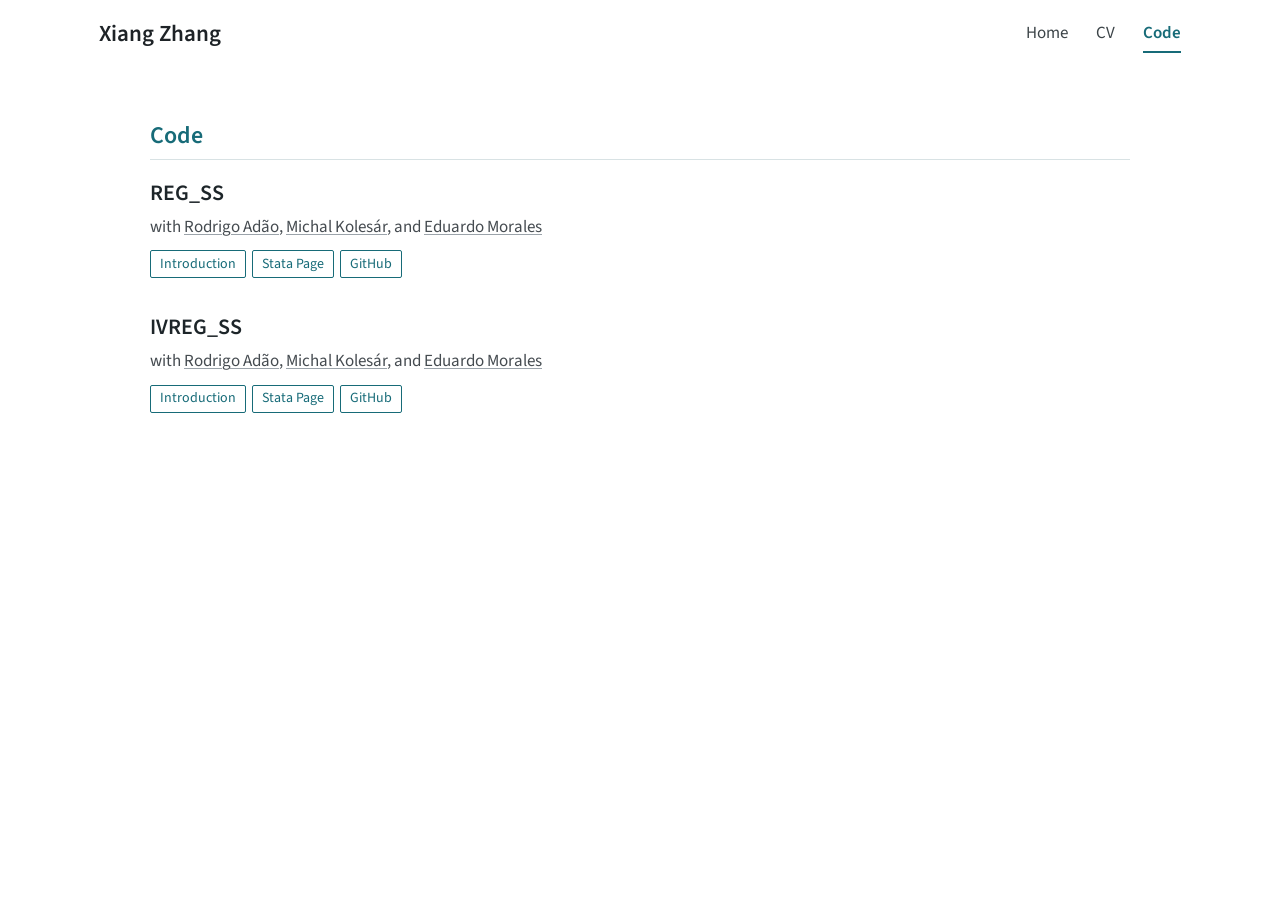
==== commit bd263631: "major revision" ====
--- a/code.html
+++ b/code.html
@@ -18,7 +18,7 @@
     rel="stylesheet"
   >
 
-  <link rel="stylesheet" href="style.css?v=20260921-3" />
+  <link rel="stylesheet" href="style.css?v=20261015-1" />
 </head>
 
 <body class="home-page code-page">
--- a/style.css
+++ b/style.css
@@ -19,12 +19,12 @@
   --heading-blue: #176b78;
 
   --home-paper: #fff;
-  --home-ink: #23282b;
-  --home-muted: #626a6e;
+  --home-ink: #1e2327;
+  --home-muted: #454b50;
   --home-accent: #176b78;
   --home-accent-hover: #0e4f59;
   --home-line: #d8e2e4;
-  --paper-title: #173a40;
+  --paper-title: #1d2529;
 }
 
 /* =========================================================
@@ -325,9 +325,9 @@
 
 .bio-column > p {
   margin: 0 0 16px 0;
-  font-size: 18px;
-  font-weight: 400;
-  line-height: 1.55;
+  font-size: 19px;
+  font-weight: 400;
+  line-height: 1.6;
 }
 
 .bio-column > p a,
@@ -345,7 +345,7 @@
 }
 
 .research-summary {
-  text-align: justify;
+  text-align: left;
   text-align-last: left;
 }
 
@@ -360,12 +360,13 @@
 
 .contact-block p {
   margin-bottom: 6px;
-  line-height: 1.5;
+  font-size: 19px;
+  line-height: 1.6;
 }
 
 .home-research {
   margin-top: 36px;
-  font-weight: 300;
+  font-weight: 400;
   scroll-margin-top: 24px;
 }
 
@@ -408,7 +409,7 @@
 
 .research-content {
   font-family: "Source Sans Pro", Arial, sans-serif;
-  font-weight: 300;
+  font-weight: 400;
   color: var(--home-ink);
   background: white;
   padding-top: 52px;
@@ -430,8 +431,9 @@
   padding-bottom: 8px;
   border-bottom: 1px solid var(--home-line);
   color: var(--home-accent);
-  font-size: 20px;
-  font-weight: 600;
+  font-size: 24px;
+  font-weight: 600;
+  line-height: 1.3;
   letter-spacing: 0;
 }
 
@@ -440,13 +442,13 @@
 }
 
 .paper {
-  margin-bottom: 27px;
+  margin-bottom: 34px;
 }
 
 .paper-title {
   margin: 0 0 6px 0;
-  font-size: 18px;
-  line-height: 1.42;
+  font-size: 22px;
+  line-height: 1.4;
 }
 
 .paper-title strong {
@@ -477,7 +479,7 @@
 .draft-note {
   margin-left: 8px;
   color: var(--home-muted);
-  font-size: 14px;
+  font-size: 15px;
   font-weight: 400;
   white-space: nowrap;
 }
@@ -485,16 +487,29 @@
 .paper-note {
   margin: 0 0 10px 0;
   color: var(--home-muted);
-  font-size: 12pt;
-  line-height: 1.45;
+  font-size: 17px;
+  line-height: 1.5;
+}
+
+.paper-date {
+  display: inline-block;
+  margin-left: 12px;
+  white-space: nowrap;
+}
+
+.paper-title > .paper-date {
+  color: var(--home-muted);
+  font-size: 17px;
+  font-weight: 400;
+  line-height: 1.5;
 }
 
 .paper-award {
   width: fit-content;
   max-width: 100%;
   margin: 0 0 10px 0;
-  font-size: 15px;
-  line-height: 1.45;
+  font-size: 16px;
+  line-height: 1.5;
 }
 
 .paper-award-link {
@@ -550,13 +565,13 @@
   padding: 3px 0 3px 10px;
   border-left: 2px solid #8ab5bc;
   color: var(--home-muted);
-  font-size: 15px;
-  line-height: 1.45;
+  font-size: 16px;
+  line-height: 1.5;
 }
 
 .journal-name {
   color: var(--home-ink);
-  font-size: 16px;
+  font-size: 17px;
   font-style: italic;
   font-weight: 600;
 }
@@ -564,8 +579,8 @@
 .paper-presentations {
   margin: 0 0 10px 0;
   color: var(--home-muted);
-  font-size: 10.5pt;
-  line-height: 1.45;
+  font-size: 16px;
+  line-height: 1.5;
 }
 
 .paper-actions {
@@ -588,7 +603,7 @@
   color: var(--link-blue);
   cursor: pointer;
   font-family: inherit;
-  font-size: 10pt;
+  font-size: 14px;
   font-weight: 400;
   line-height: 1.25;
   text-decoration: none;
@@ -613,9 +628,9 @@
 
 .paper-abstract {
   margin: 0;
-  font-size: 16px;
-  line-height: 1.68;
-  text-align: justify;
+  font-size: 18px;
+  line-height: 1.6;
+  text-align: left;
 }
 
 /* =========================================================
@@ -627,15 +642,15 @@
   padding-bottom: 8px;
   border-bottom: 1px solid var(--home-line);
   color: var(--home-accent);
-  font-size: 20px;
-  font-weight: 600;
-  line-height: 1.65;
+  font-size: 24px;
+  font-weight: 600;
+  line-height: 1.3;
   letter-spacing: 0;
 }
 
 .code-item {
   max-width: 740px;
-  margin-bottom: 36px;
+  margin-bottom: 34px;
 }
 
 .home-code {
@@ -654,9 +669,9 @@
   margin: 0;
   color: var(--paper-title);
   font-family: inherit;
-  font-size: 18px;
-  font-weight: 600;
-  line-height: 1.42;
+  font-size: 22px;
+  font-weight: 600;
+  line-height: 1.4;
   letter-spacing: 0;
 }
 
@@ -679,7 +694,7 @@
   color: var(--home-accent);
   cursor: pointer;
   font-family: inherit;
-  font-size: 10pt;
+  font-size: 14px;
   font-weight: 400;
   line-height: 1.25;
   text-decoration: none;
@@ -699,8 +714,9 @@
 .code-description {
   margin: 0 0 10px 0;
   color: var(--home-ink);
-  font-size: 16px;
-  line-height: 1.65;
+  font-size: 18px;
+  line-height: 1.6;
+  text-align: left;
 }
 
 .code-description a {
@@ -804,10 +820,6 @@
     font-size: 30px;
   }
 
-  .bio-column > p {
-    font-size: 18px;
-  }
-
   .research-summary {
     text-align: left;
   }
@@ -822,32 +834,6 @@
   }
 
   .research-list h2 {
-    font-size: 19px;
-  }
-
-  .paper {
-    margin-bottom: 27px;
-  }
-
-  .paper-title {
-    font-size: 18px;
-  }
-
-  .paper-note,
-  .paper-abstract {
-    font-size: 12pt;
-  }
-
-  .code-item {
-    margin-bottom: 32px;
-  }
-
-  .interior-page-title {
-    margin-bottom: 18px;
-    font-size: 19px;
-  }
-
-  .code-description {
-    font-size: 16px;
-  }
-}
+    font-size: 24px;
+  }
+}
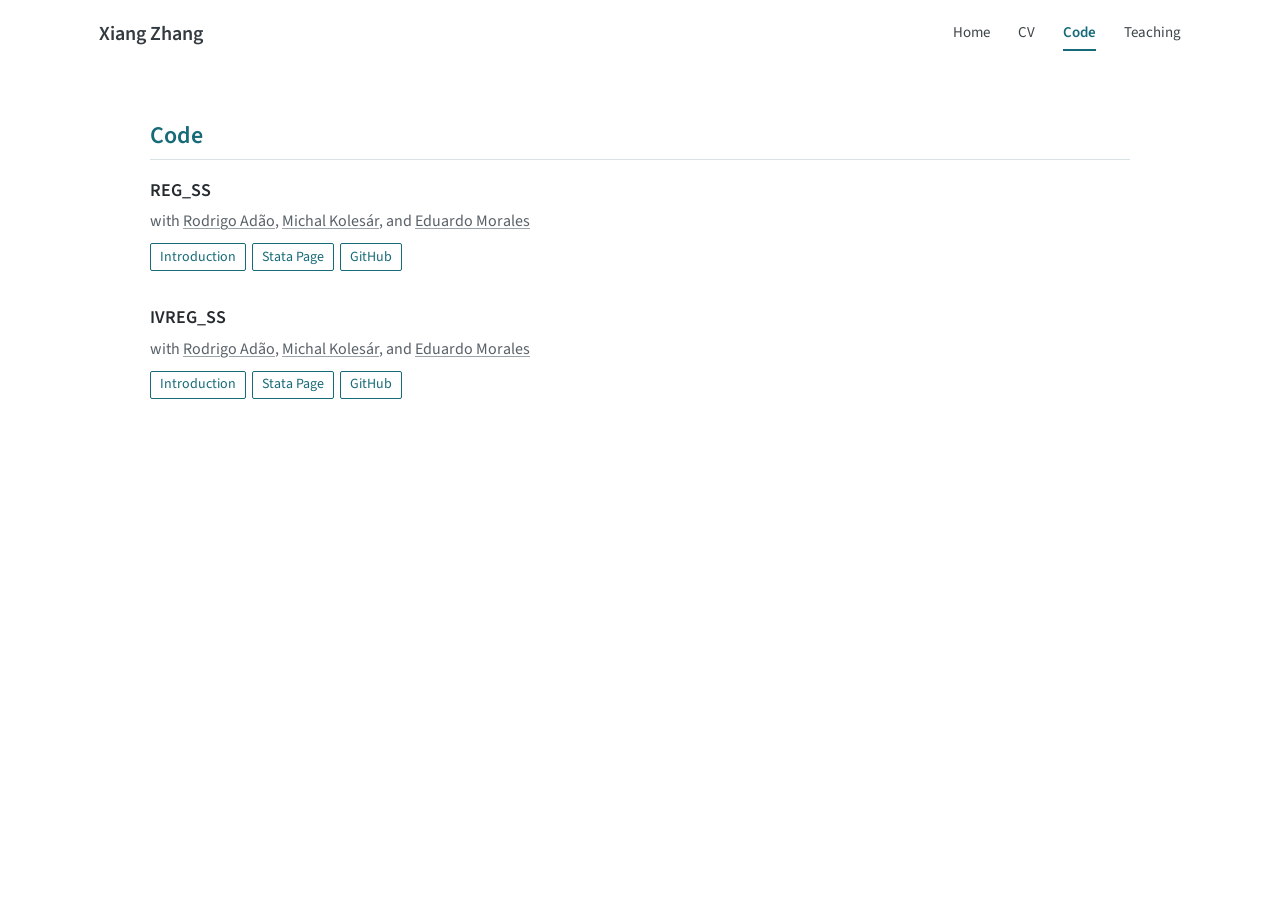
==== commit 57c5e751: "revise" ====
--- a/code.html
+++ b/code.html
@@ -5,6 +5,8 @@
   <meta name="viewport" content="width=device-width, initial-scale=1.0" />
 
   <title>Code | Xiang Zhang, Princeton Economics</title>
+  <link rel="icon" type="image/png" sizes="32x32" href="favicon-32x32.png" />
+  <link rel="icon" type="image/png" sizes="96x96" href="favicon-96x96.png" />
   <meta name="description" content="Stata code by Xiang Zhang for shift-share regression and instrumental-variable inference." />
   <meta name="author" content="Xiang Zhang" />
   <meta name="robots" content="index,follow" />
@@ -18,17 +20,18 @@
     rel="stylesheet"
   >
 
-  <link rel="stylesheet" href="style.css?v=20261015-1" />
+  <link rel="stylesheet" href="style.css?v=20261017-4" />
 </head>
 
-<body class="home-page code-page">
+<body class="home-page code-page home-balanced">
   <header class="topbar">
     <a class="site-name" href="index.html">Xiang Zhang</a>
 
     <nav class="nav-links">
       <a href="index.html">Home</a>
-      <a href="CV_Xiang.pdf">CV</a>
+      <a href="CV_Xiang.pdf" target="_blank" rel="noopener">CV</a>
       <a href="code.html" class="active-white">Code</a>
+      <a href="teaching.html">Teaching</a>
     </nav>
   </header>
 
--- a/style.css
+++ b/style.css
@@ -307,6 +307,69 @@
   padding-top: 0;
 }
 
+.home-introduction .home-wrapper {
+  grid-template-areas:
+    "portrait identity"
+    "portrait biography";
+}
+
+.home-introduction .photo-column {
+  grid-area: portrait;
+}
+
+.home-introduction .bio-column {
+  grid-area: biography;
+  min-width: 0;
+}
+
+.intro-heading {
+  grid-area: identity;
+  min-width: 0;
+  max-width: 780px;
+  margin: 0 0 22px;
+}
+
+.intro-name {
+  margin: 0;
+  color: var(--home-ink);
+  font-size: 32px;
+  font-weight: 600;
+  line-height: 1.2;
+  letter-spacing: 0;
+}
+
+.intro-affiliation {
+  display: flex;
+  align-items: baseline;
+  flex-wrap: wrap;
+  gap: 0 8px;
+  margin: 8px 0 0;
+  color: var(--home-muted);
+  font-size: 18px;
+  font-weight: 400;
+  line-height: 1.5;
+}
+
+.intro-affiliation a {
+  color: var(--home-accent);
+  text-decoration-color: #8ab5bc;
+  text-decoration-thickness: 1px;
+  text-underline-offset: 3px;
+}
+
+.intro-affiliation a:hover {
+  color: var(--home-accent-hover);
+  text-decoration-color: currentColor;
+}
+
+.bio-column > .job-market {
+  margin-top: 24px;
+}
+
+.job-market strong {
+  font-weight: 600;
+}
+
 .bio-column h2 {
   margin: 0 0 22px 0;
   color: var(--home-ink);
@@ -368,6 +431,10 @@
   margin-top: 36px;
   font-weight: 400;
   scroll-margin-top: 24px;
+}
+
+.home-introduction .home-research {
+  margin-top: 44px;
 }
 
 .quick-links a {
@@ -648,7 +715,8 @@
   letter-spacing: 0;
 }
 
-.code-item {
+.code-item,
+.teaching-course {
   max-width: 740px;
   margin-bottom: 34px;
 }
@@ -731,6 +799,93 @@
   text-decoration-color: var(--home-accent-hover);
 }
 
+/* Shared typography and colors across the site. */
+.home-balanced {
+  --home-ink: #343b40;
+  --home-muted: #596168;
+  --home-detail: #6b7278;
+  --paper-title: #242a2e;
+}
+
+.home-page.home-balanced .site-name {
+  font-size: 20px;
+}
+
+.home-balanced .nav-links a {
+  font-size: 15px;
+}
+
+.home-balanced .profile-links {
+  font-size: 14px;
+}
+
+.home-balanced .intro-name {
+  color: var(--paper-title);
+  font-size: 28px;
+}
+
+.home-balanced .intro-affiliation {
+  font-size: 16px;
+}
+
+.home-balanced .bio-column > p,
+.home-balanced .contact-block p {
+  font-size: 18px;
+}
+
+.home-balanced .paper-abstract,
+.home-balanced .code-description {
+  font-size: 16px;
+}
+
+.home-balanced .research-summary,
+.home-balanced .paper-abstract,
+.home-balanced .code-description {
+  text-align: justify;
+  text-align-last: left;
+  hyphens: auto;
+}
+
+.home-balanced .research-list h2 {
+  color: var(--home-accent);
+  font-size: 24px;
+}
+
+.home-balanced .paper-title {
+  font-size: 18px;
+}
+
+.home-balanced .paper-note,
+.home-balanced .paper-title > .paper-date {
+  font-size: 16px;
+}
+
+.home-balanced .paper-status {
+  border-left-color: #8ab5bc;
+  color: var(--home-ink);
+  font-size: 14px;
+}
+
+.home-balanced .journal-name {
+  color: var(--paper-title);
+  font-size: 15px;
+  font-weight: 600;
+}
+
+.home-balanced .paper-award {
+  font-size: 14px;
+}
+
+.home-balanced .draft-note,
+.home-balanced .paper-presentations {
+  color: var(--home-detail);
+  font-size: 14px;
+}
+
+.home-balanced .paper {
+  margin-bottom: 38px;
+}
+
 /* =========================================================
    Mobile layout
    ========================================================= */
@@ -793,6 +948,26 @@
     grid-template-columns: 1fr;
     row-gap: 38px;
     padding: 0 24px;
+  }
+
+  .home-introduction .home-wrapper {
+    grid-template-areas:
+      "identity"
+      "portrait"
+      "biography";
+    row-gap: 24px;
+  }
+
+  .intro-heading {
+    margin-bottom: 0;
+  }
+
+  .intro-affiliation {
+    flex-direction: column;
+  }
+
+  .intro-separator {
+    display: none;
   }
 
   .photo-column {
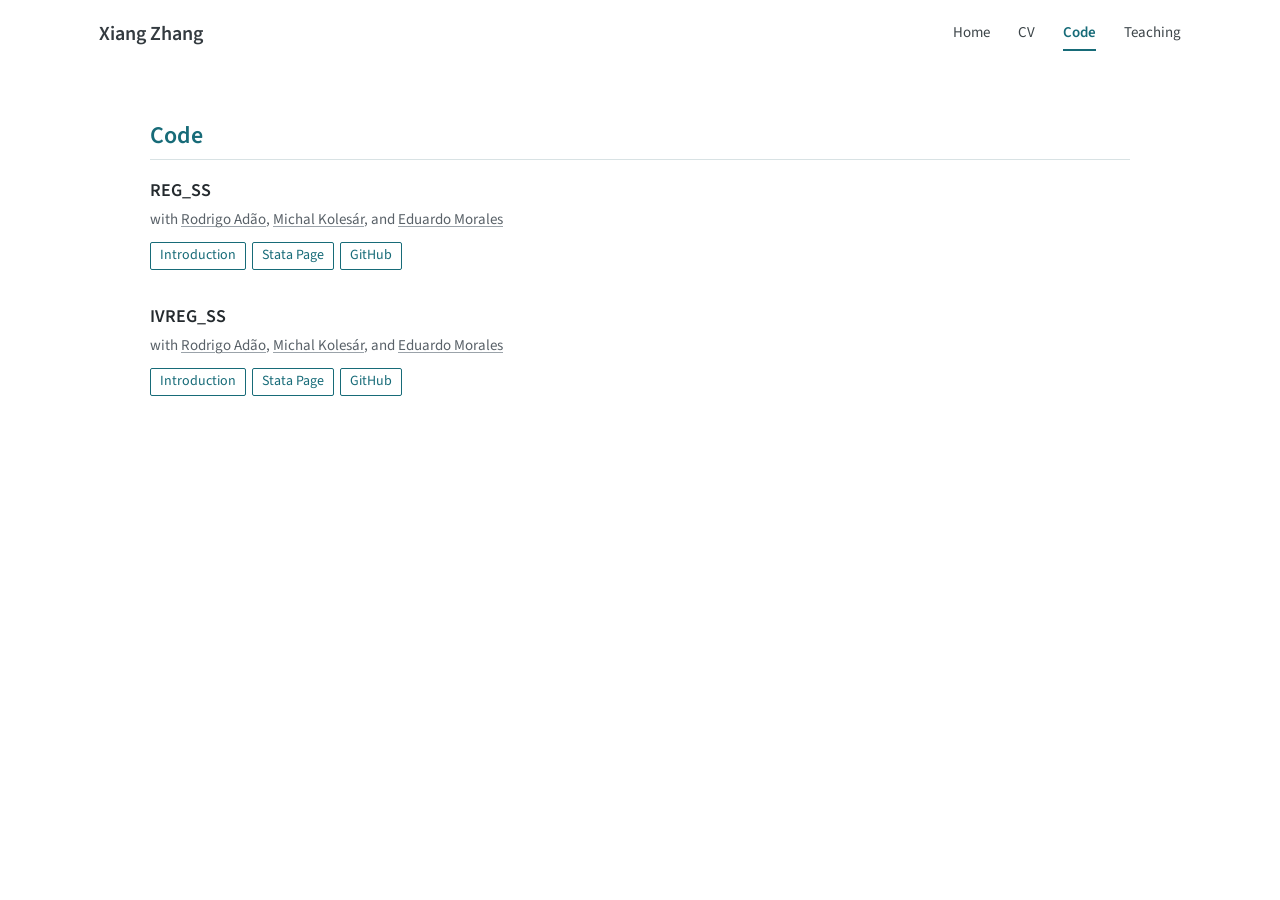
==== commit 93d2fac9: "revise" ====
--- a/code.html
+++ b/code.html
@@ -20,7 +20,7 @@
     rel="stylesheet"
   >
 
-  <link rel="stylesheet" href="style.css?v=20261017-4" />
+  <link rel="stylesheet" href="style.css?v=20261017-5" />
 </head>
 
 <body class="home-page code-page home-balanced">
--- a/style.css
+++ b/style.css
@@ -855,15 +855,20 @@
   font-size: 18px;
 }
 
-.home-balanced .paper-note,
+.home-balanced .paper-note {
+  font-size: 16px;
+}
+
+.home-balanced .paper .paper-note,
+.home-balanced .code-item .paper-note,
 .home-balanced .paper-title > .paper-date {
-  font-size: 16px;
+  font-size: 15px;
 }
 
 .home-balanced .paper-status {
   border-left-color: #8ab5bc;
   color: var(--home-ink);
-  font-size: 14px;
+  font-size: 15px;
 }
 
 .home-balanced .journal-name {
@@ -873,7 +878,7 @@
 }
 
 .home-balanced .paper-award {
-  font-size: 14px;
+  font-size: 15px;
 }
 
 .home-balanced .draft-note,
